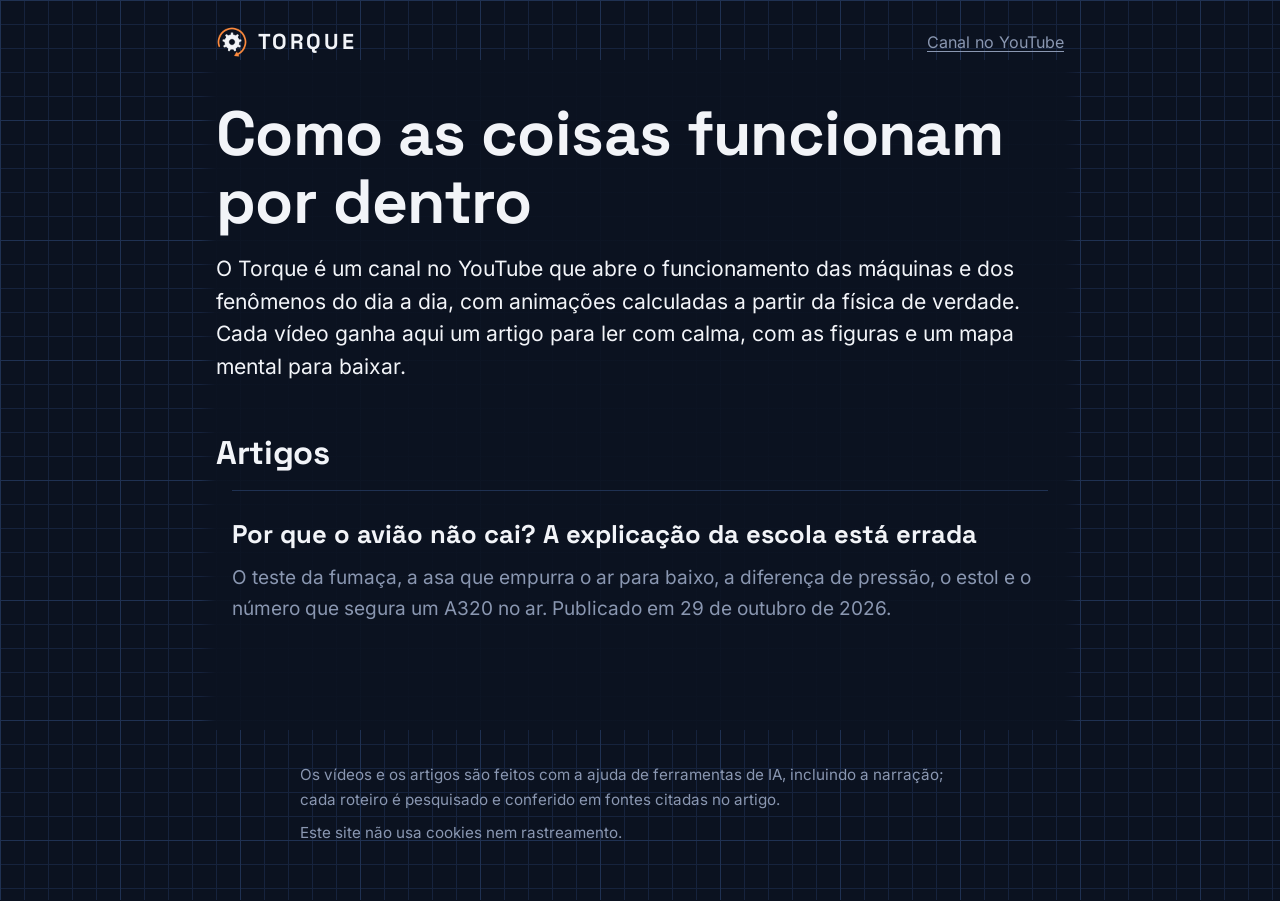
==== index.html @ 82db25c6 "feat: miniblog do Torque com o artigo do ep001 e o mapa mental Co-Authored-By: Claude Opus 5.5 <nore" ====
<!doctype html>
<html lang="pt-BR">
<head>
  <meta charset="utf-8">
  <meta name="viewport" content="width=device-width, initial-scale=1">
  <title>Torque: como as coisas funcionam por dentro</title>
  <meta name="description" content="Os artigos dos vídeos do canal Torque, com as figuras e um mapa mental de cada episódio.">
  <link rel="canonical" href="https://mafsantana.github.io/torque/">
  <link rel="icon" href="icone.png" type="image/png">
  <link rel="apple-touch-icon" href="icone-180.png">
  <meta property="og:type" content="website">
  <meta property="og:locale" content="pt_BR">
  <meta property="og:site_name" content="Torque">
  <meta property="og:title" content="Torque: como as coisas funcionam por dentro">
  <meta property="og:description" content="Os artigos dos vídeos do canal Torque, com as figuras e um mapa mental de cada episódio.">
  <meta property="og:url" content="https://mafsantana.github.io/torque/">
  <meta property="og:image" content="https://mafsantana.github.io/torque/como-o-aviao-voa/img/capa.png">
  <meta name="twitter:card" content="summary_large_image">
  <link rel="stylesheet" href="estilo.css">
</head>
<body>
<header class="topo">
  <a class="marca" href="./" aria-current="page"><img src="marca.png" alt="" width="32" height="32">TORQUE</a>
  <nav><a href="https://www.youtube.com/@Torque.Explica">Canal no YouTube</a></nav>
</header>

<main>
  <h1>Como as coisas funcionam por dentro</h1>
  <p class="abre">O Torque é um canal no YouTube que abre o funcionamento das máquinas e dos fenômenos do dia a dia, com animações calculadas a partir da física de verdade. Cada vídeo ganha aqui um artigo para ler com calma, com as figuras e um mapa mental para baixar.</p>

  <h2>Artigos</h2>
  <ul class="lista-posts">
    <li>
      <a class="titulo" href="como-o-aviao-voa/">Por que o avião não cai? A explicação da escola está errada</a>
      <p>O teste da fumaça, a asa que empurra o ar para baixo, a diferença de pressão, o estol e o número que segura um A320 no ar. Publicado em 29 de outubro de 2026.</p>
    </li>
  </ul>
</main>

<footer>
  <p>Os vídeos e os artigos são feitos com a ajuda de ferramentas de IA, incluindo a narração; cada roteiro é pesquisado e conferido em fontes citadas no artigo.</p>
  <p>Este site não usa cookies nem rastreamento.</p>
</footer>
</body>
</html>
---- estilo.css ----
/* Torque · miniblog. Cores e fontes do kit do canal (canais/torque/youtube.md). */
@font-face { font-family: "Inter"; src: url("fontes/inter-latin-400-normal.woff2") format("woff2"); font-weight: 400; font-style: normal; font-display: swap; }
@font-face { font-family: "Inter"; src: url("fontes/inter-latin-400-italic.woff2") format("woff2"); font-weight: 400; font-style: italic; font-display: swap; }
@font-face { font-family: "Inter"; src: url("fontes/inter-latin-700-normal.woff2") format("woff2"); font-weight: 700; font-style: normal; font-display: swap; }
@font-face { font-family: "Space Grotesk"; src: url("fontes/space-grotesk-latin-700-normal.woff2") format("woff2"); font-weight: 700; font-style: normal; font-display: swap; }

:root {
  --planta: #0b1220;
  --linha: #16233d;
  --linha-forte: #1f3152;
  --peca: #f2f4f8;
  --laranja: #ff8a3d;
  --suave: #8a97b1;
  --succao: #3d7bff;
  --painel: #0f182b;
  --coluna: 68ch;
}

* { box-sizing: border-box; }

html {
  background-color: var(--planta);
  /* Papel de planta técnica: grade fina a cada 24 px e forte a cada 120 px. */
  background-image:
    linear-gradient(var(--linha-forte) 1px, transparent 1px),
    linear-gradient(90deg, var(--linha-forte) 1px, transparent 1px),
    linear-gradient(var(--linha) 1px, transparent 1px),
    linear-gradient(90deg, var(--linha) 1px, transparent 1px);
  background-size: 120px 120px, 120px 120px, 24px 24px, 24px 24px;
  background-attachment: fixed;
}

body {
  margin: 0;
  color: var(--peca);
  font-family: "Inter", system-ui, sans-serif;
  font-size: 1.1875rem;
  line-height: 1.65;
  -webkit-font-smoothing: antialiased;
}

a { color: var(--laranja); text-underline-offset: 0.2em; text-decoration-thickness: 1px; }
a:hover { text-decoration-thickness: 2px; }
:focus-visible { outline: 3px solid var(--laranja); outline-offset: 3px; border-radius: 2px; }

.topo {
  max-width: calc(var(--coluna) + 4rem);
  margin: 0 auto;
  padding: 1.5rem 1rem 0;
  display: flex;
  align-items: center;
  justify-content: space-between;
  gap: 1rem;
}
.marca {
  display: inline-flex;
  align-items: center;
  gap: 0.6rem;
  font-family: "Space Grotesk", sans-serif;
  font-weight: 700;
  font-size: 1.35rem;
  letter-spacing: 0.12em;
  color: var(--peca);
  text-decoration: none;
}
.marca img { width: 2rem; height: 2rem; }
.topo nav a { color: var(--suave); font-size: 1rem; }

main {
  max-width: calc(var(--coluna) + 4rem);
  margin: 0 auto;
  padding: 2.5rem 1rem 4rem;
  background: linear-gradient(90deg, transparent, rgba(11, 18, 32, 0.92) 1rem, rgba(11, 18, 32, 0.92) calc(100% - 1rem), transparent);
}
main > * { max-width: var(--coluna); margin-left: auto; margin-right: auto; }

h1, h2, h3 { font-family: "Space Grotesk", sans-serif; font-weight: 700; line-height: 1.1; letter-spacing: -0.01em; }
h1 { font-size: clamp(2.3rem, 6vw, 3.9rem); margin: 0 auto 1rem; }
h2 { font-size: clamp(1.55rem, 3.4vw, 2.05rem); margin: 3.2rem auto 0.9rem; }
h3 { font-size: 1.3rem; margin: 2rem auto 0.6rem; }
p { margin: 0 auto 1.15rem; }

.linha-fina { color: var(--suave); font-size: 1.05rem; margin-bottom: 2rem; }
.abre { font-size: 1.32rem; line-height: 1.55; }

/* Vídeo: só carrega o YouTube depois do clique. */
.video {
  position: relative;
  max-width: 100%;
  margin: 2rem auto 2.6rem;
  aspect-ratio: 16 / 9;
  border: 2px solid var(--linha-forte);
  background: var(--painel);
}
.video img, .video iframe { position: absolute; inset: 0; width: 100%; height: 100%; border: 0; display: block; object-fit: cover; }
.video button {
  position: absolute;
  inset: 0;
  width: 100%;
  border: 0;
  padding: 0;
  background: transparent;
  cursor: pointer;
}
.video .tocar {
  position: absolute;
  left: 50%;
  top: 50%;
  width: 5.5rem;
  height: 5.5rem;
  transform: translate(-50%, -50%);
  border-radius: 50%;
  background: var(--laranja);
  box-shadow: 0 0 0 10px rgba(255, 138, 61, 0.22);
  transition: transform 0.15s ease;
}
.video .tocar::after {
  content: "";
  position: absolute;
  left: 38%;
  top: 28%;
  border-style: solid;
  border-width: 1.35rem 0 1.35rem 2.1rem;
  border-color: transparent transparent transparent var(--planta);
}
.video button:hover .tocar, .video button:focus-visible .tocar { transform: translate(-50%, -50%) scale(1.07); }
.video + .aviso { margin-top: -2rem; margin-bottom: 2.6rem; font-size: 0.9rem; color: var(--suave); }

/* Figuras como prancha de desenho técnico: cota no alto e legenda numerada. */
figure { margin: 2.2rem auto 2.4rem; }
figure.larga { max-width: calc(var(--coluna) + 4rem); }
figure img { display: block; width: 100%; height: auto; border: 2px solid var(--linha-forte); }
.cota {
  display: flex;
  align-items: center;
  gap: 0.6rem;
  margin-bottom: 0.45rem;
  color: var(--suave);
  font-size: 0.82rem;
}
.cota::before, .cota::after { content: ""; flex: 1; height: 1px; background: var(--suave); opacity: 0.6; }
.cota span { white-space: nowrap; }
figcaption { margin-top: 0.6rem; font-size: 0.98rem; line-height: 1.5; color: var(--suave); }
figcaption b { color: var(--peca); font-family: "Space Grotesk", sans-serif; margin-right: 0.35rem; }

.mito { border-left: 4px solid var(--laranja); padding: 0.2rem 0 0.2rem 1.1rem; }

/* Memória de cálculo do número. */
.calculo {
  margin: 2rem auto;
  padding: 1.3rem 1.4rem 1.1rem;
  border: 2px dashed var(--linha-forte);
  background: var(--painel);
}
.calculo h3 { margin-top: 0; }
.calculo dl { display: grid; grid-template-columns: max-content 1fr; gap: 0.35rem 1.2rem; margin: 0 0 0.8rem; }
.calculo dt { color: var(--suave); }
.calculo dd { margin: 0; font-variant-numeric: tabular-nums; }
.calculo .resultado { font-family: "Space Grotesk", sans-serif; font-size: 1.6rem; color: var(--laranja); }

.bonus {
  margin: 3.5rem auto 2rem;
  padding: 1.6rem 1.4rem 1.4rem;
  border: 2px solid var(--laranja);
  background: var(--painel);
}
.bonus h2 { margin-top: 0; }
.bonus figure { margin: 1.2rem 0; }
.baixar {
  display: inline-block;
  padding: 0.7rem 1.2rem;
  background: var(--laranja);
  color: var(--planta);
  font-weight: 700;
  text-decoration: none;
  border-radius: 6px;
}
.baixar:hover { background: #ffa265; }

.fontes { font-size: 1rem; color: var(--suave); }
.fontes li { margin-bottom: 0.45rem; }

.lista-posts { list-style: none; padding: 0; }
.lista-posts li { border-top: 1px solid var(--linha-forte); padding: 1.4rem 0; }
.lista-posts a.titulo { font-family: "Space Grotesk", sans-serif; font-size: 1.6rem; color: var(--peca); text-decoration: none; }
.lista-posts a.titulo:hover { color: var(--laranja); }
.lista-posts p { color: var(--suave); margin: 0.4rem 0 0; }

footer {
  max-width: calc(var(--coluna) + 4rem);
  margin: 0 auto;
  padding: 2rem 1rem 3rem;
  color: var(--suave);
  font-size: 0.95rem;
}
footer p { max-width: var(--coluna); margin: 0 auto 0.5rem; }

@media (max-width: 600px) {
  body { font-size: 1.0625rem; }
  .abre { font-size: 1.18rem; }
  .calculo dl { grid-template-columns: 1fr; }
}

@media (prefers-reduced-motion: reduce) {
  * { transition: none !important; }
}
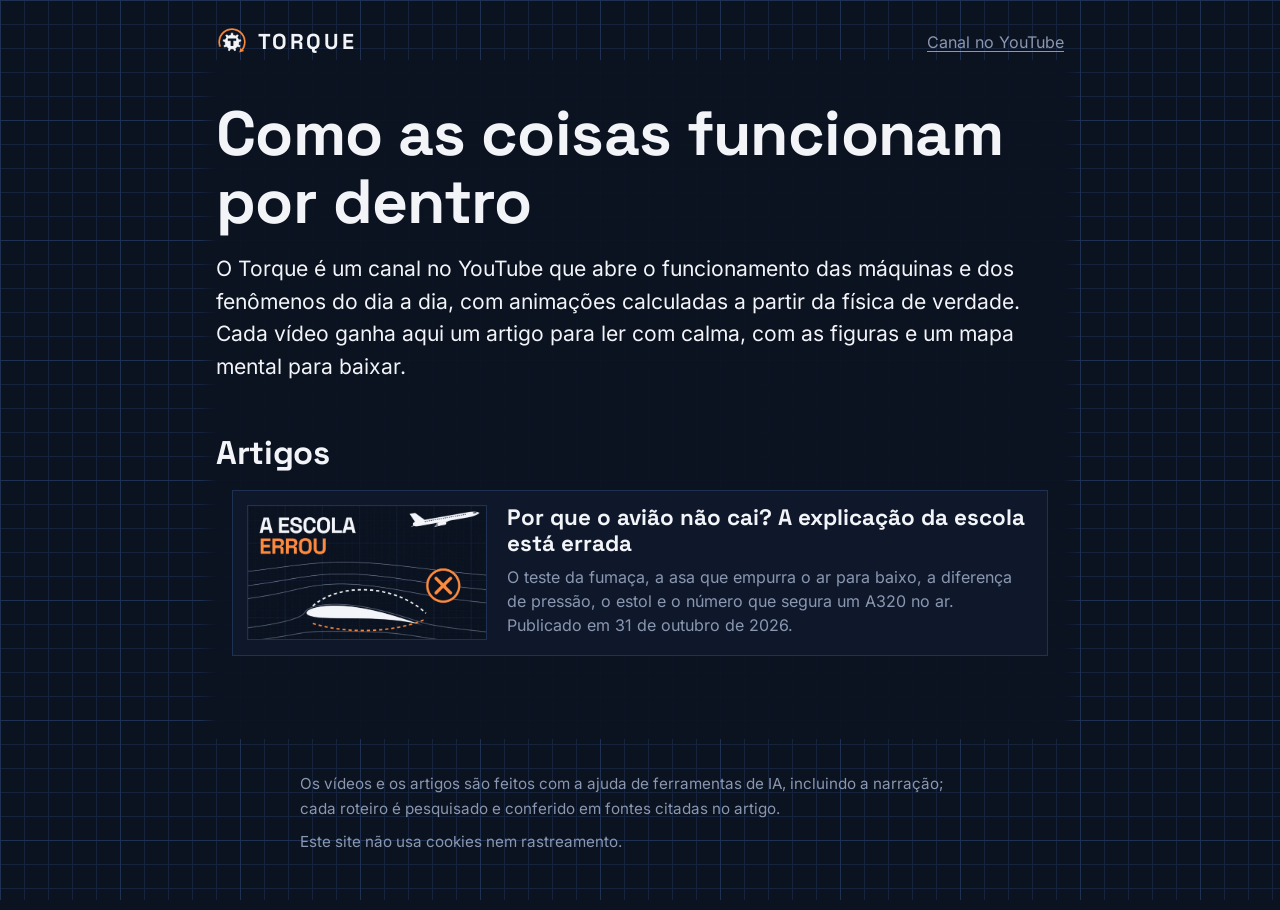
==== commit 3ce96bcd: "feat: marca nova, cartões na página inicial e fim de artigo - Símbolo novo nos ícones, favicon.svg e" ====
--- a/index.html
+++ b/index.html
@@ -6,6 +6,7 @@
   <title>Torque: como as coisas funcionam por dentro</title>
   <meta name="description" content="Os artigos dos vídeos do canal Torque, com as figuras e um mapa mental de cada episódio.">
   <link rel="canonical" href="https://mafsantana.github.io/torque/">
+  <link rel="icon" href="favicon.svg" type="image/svg+xml">
   <link rel="icon" href="icone.png" type="image/png">
   <link rel="apple-touch-icon" href="icone-180.png">
   <meta property="og:type" content="website">
@@ -14,7 +15,10 @@
   <meta property="og:title" content="Torque: como as coisas funcionam por dentro">
   <meta property="og:description" content="Os artigos dos vídeos do canal Torque, com as figuras e um mapa mental de cada episódio.">
   <meta property="og:url" content="https://mafsantana.github.io/torque/">
-  <meta property="og:image" content="https://mafsantana.github.io/torque/como-o-aviao-voa/img/capa.png">
+  <meta property="og:image" content="https://mafsantana.github.io/torque/og.png">
+  <meta property="og:image:width" content="1200">
+  <meta property="og:image:height" content="630">
+  <meta property="og:image:alt" content="O símbolo e o nome do Torque entre uma turbina e uma caixa de câmbio em corte, sobre papel de planta técnica.">
   <meta name="twitter:card" content="summary_large_image">
   <link rel="stylesheet" href="estilo.css">
 </head>
@@ -31,8 +35,11 @@
   <h2>Artigos</h2>
   <ul class="lista-posts">
     <li>
-      <a class="titulo" href="como-o-aviao-voa/">Por que o avião não cai? A explicação da escola está errada</a>
-      <p>O teste da fumaça, a asa que empurra o ar para baixo, a diferença de pressão, o estol e o número que segura um A320 no ar. Publicado em 29 de outubro de 2026.</p>
+      <a class="capa" href="como-o-aviao-voa/" tabindex="-1" aria-hidden="true"><img src="como-o-aviao-voa/img/capa.webp" alt="" width="1280" height="720" loading="lazy"></a>
+      <div>
+        <a class="titulo" href="como-o-aviao-voa/">Por que o avião não cai? A explicação da escola está errada</a>
+        <p>O teste da fumaça, a asa que empurra o ar para baixo, a diferença de pressão, o estol e o número que segura um A320 no ar. Publicado em 31 de outubro de 2026.</p>
+      </div>
     </li>
   </ul>
 </main>
--- a/estilo.css
+++ b/estilo.css
@@ -12,6 +12,7 @@
   --laranja: #ff8a3d;
   --suave: #8a97b1;
   --succao: #3d7bff;
+  --succao-claro: #8fb0ff;
   --painel: #0f182b;
   --coluna: 68ch;
 }
@@ -102,28 +103,38 @@
   background: transparent;
   cursor: pointer;
 }
+/* O botão fica no canto de baixo, sobre uma sombra, para não tapar o desenho nem o texto da capa. */
+.video button { background: linear-gradient(to top, rgba(11, 18, 32, 0.78), rgba(11, 18, 32, 0) 38%); }
 .video .tocar {
   position: absolute;
-  left: 50%;
-  top: 50%;
-  width: 5.5rem;
-  height: 5.5rem;
-  transform: translate(-50%, -50%);
-  border-radius: 50%;
+  right: 1rem;
+  bottom: 1rem;
+  display: flex;
+  align-items: center;
+  height: 2.9rem;
+  padding: 0 1.2rem 0 2.75rem;
+  border-radius: 999px;
   background: var(--laranja);
-  box-shadow: 0 0 0 10px rgba(255, 138, 61, 0.22);
+  color: var(--planta);
+  font-family: "Space Grotesk", sans-serif;
+  font-weight: 700;
+  font-size: 1.05rem;
+  box-shadow: 0 0 0 6px rgba(255, 138, 61, 0.2);
+  transform-origin: right center;
   transition: transform 0.15s ease;
 }
+.video .tocar::before { content: "Assistir"; }
 .video .tocar::after {
   content: "";
   position: absolute;
-  left: 38%;
-  top: 28%;
+  left: 1.15rem;
+  top: 50%;
+  transform: translateY(-50%);
   border-style: solid;
-  border-width: 1.35rem 0 1.35rem 2.1rem;
+  border-width: 0.55rem 0 0.55rem 0.85rem;
   border-color: transparent transparent transparent var(--planta);
 }
-.video button:hover .tocar, .video button:focus-visible .tocar { transform: translate(-50%, -50%) scale(1.07); }
+.video button:hover .tocar, .video button:focus-visible .tocar { transform: scale(1.05); }
 .video + .aviso { margin-top: -2rem; margin-bottom: 2.6rem; font-size: 0.9rem; color: var(--suave); }
 
 /* Figuras como prancha de desenho técnico: cota no alto e legenda numerada. */
@@ -143,7 +154,39 @@
 figcaption { margin-top: 0.6rem; font-size: 0.98rem; line-height: 1.5; color: var(--suave); }
 figcaption b { color: var(--peca); font-family: "Space Grotesk", sans-serif; margin-right: 0.35rem; }
 
-.mito { border-left: 4px solid var(--laranja); padding: 0.2rem 0 0.2rem 1.1rem; }
+/* Resposta curta no topo: o que a busca e quem tem pressa leem primeiro. */
+.resposta {
+  margin-bottom: 1.8rem;
+  padding: 1rem 1.25rem 1.1rem;
+  border: 1px solid rgba(61, 123, 255, 0.45);
+  border-left: 4px solid var(--succao);
+  background: rgba(61, 123, 255, 0.09);
+}
+.resposta > strong:first-child {
+  display: block;
+  margin-bottom: 0.3rem;
+  font-family: "Space Grotesk", sans-serif;
+  font-size: 0.95rem;
+  color: var(--succao-claro);
+}
+
+/* O mito leva a marca de errado das cenas: um ✕ laranja num círculo. */
+.mito { position: relative; padding-left: 3.1rem; }
+.mito::before {
+  content: "✕";
+  position: absolute;
+  left: 0;
+  top: 0.1rem;
+  width: 2.1rem;
+  height: 2.1rem;
+  border: 2px solid var(--laranja);
+  border-radius: 50%;
+  color: var(--laranja);
+  font-weight: 700;
+  font-size: 1.05rem;
+  line-height: 1.95rem;
+  text-align: center;
+}
 
 /* Memória de cálculo do número. */
 .calculo {
@@ -180,11 +223,48 @@
 .fontes { font-size: 1rem; color: var(--suave); }
 .fontes li { margin-bottom: 0.45rem; }
 
-.lista-posts { list-style: none; padding: 0; }
-.lista-posts li { border-top: 1px solid var(--linha-forte); padding: 1.4rem 0; }
-.lista-posts a.titulo { font-family: "Space Grotesk", sans-serif; font-size: 1.6rem; color: var(--peca); text-decoration: none; }
+/* Página inicial: um cartão por artigo, com a capa do vídeo. */
+.lista-posts { list-style: none; padding: 0; display: grid; gap: 1.2rem; }
+.lista-posts li {
+  display: grid;
+  grid-template-columns: minmax(0, 15rem) 1fr;
+  gap: 1.2rem;
+  align-items: start;
+  padding: 0.9rem;
+  border: 1px solid var(--linha-forte);
+  background: var(--painel);
+}
+.lista-posts .capa img { display: block; width: 100%; height: auto; aspect-ratio: 16 / 9; object-fit: cover; border: 1px solid var(--linha-forte); }
+.lista-posts a.titulo { display: block; font-family: "Space Grotesk", sans-serif; font-size: 1.4rem; line-height: 1.15; color: var(--peca); text-decoration: none; }
 .lista-posts a.titulo:hover { color: var(--laranja); }
-.lista-posts p { color: var(--suave); margin: 0.4rem 0 0; }
+.lista-posts p { color: var(--suave); font-size: 1rem; line-height: 1.5; margin: 0.5rem 0 0; }
+
+/* Fim do artigo: o convite para o canal e os outros artigos. */
+.convite {
+  display: flex;
+  gap: 1.1rem;
+  align-items: center;
+  margin: 3rem auto 2rem;
+  padding: 1.2rem 1.3rem;
+  border: 2px solid var(--linha-forte);
+  background: var(--painel);
+}
+.convite img { flex: none; width: 3.5rem; height: 3.5rem; }
+.convite p { margin: 0 0 0.7rem; }
+.inscrever {
+  display: inline-block;
+  padding: 0.55rem 1.1rem;
+  border: 2px solid var(--laranja);
+  border-radius: 6px;
+  color: var(--laranja);
+  font-weight: 700;
+  text-decoration: none;
+}
+.inscrever:hover { background: var(--laranja); color: var(--planta); }
+.outros ul { list-style: none; padding: 0; margin: 0; }
+.outros li { border-top: 1px solid var(--linha-forte); padding: 0.75rem 0; }
+.outros a { font-family: "Space Grotesk", sans-serif; font-size: 1.15rem; color: var(--peca); text-decoration: none; }
+.outros a:hover { color: var(--laranja); }
 
 footer {
   max-width: calc(var(--coluna) + 4rem);
@@ -199,6 +279,10 @@
   body { font-size: 1.0625rem; }
   .abre { font-size: 1.18rem; }
   .calculo dl { grid-template-columns: 1fr; }
+  .lista-posts li { grid-template-columns: 1fr; }
+  .convite { align-items: flex-start; }
+  .video .tocar { right: 0.6rem; bottom: 0.6rem; height: 2.3rem; padding: 0 0.9rem 0 2.2rem; font-size: 0.92rem; box-shadow: 0 0 0 4px rgba(255, 138, 61, 0.2); }
+  .video .tocar::after { left: 0.9rem; border-width: 0.45rem 0 0.45rem 0.7rem; }
 }
 
 @media (prefers-reduced-motion: reduce) {
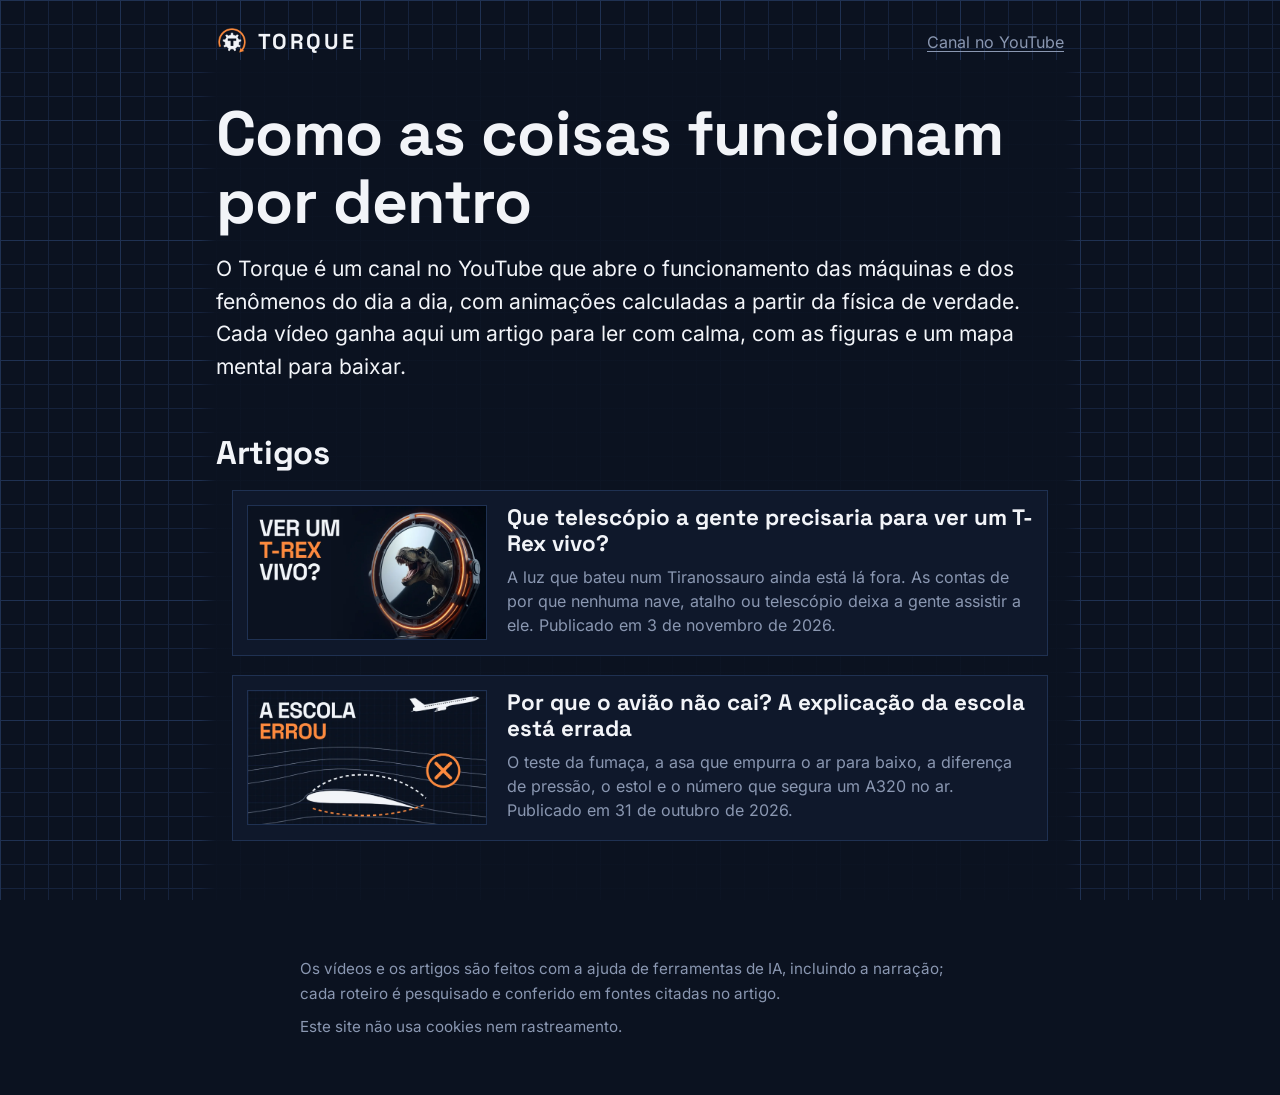
==== commit 669874be: "feat: artigo do T-Rex público (sem noindex, na página inicial e no sitemap) Co-Authored-By: Claude O" ====
--- a/index.html
+++ b/index.html
@@ -35,6 +35,13 @@
   <h2>Artigos</h2>
   <ul class="lista-posts">
     <li>
+      <a class="capa" href="telescopio-para-ver-um-t-rex/" tabindex="-1" aria-hidden="true"><img src="telescopio-para-ver-um-t-rex/img/capa.webp" alt="" width="1280" height="720" loading="lazy"></a>
+      <div>
+        <a class="titulo" href="telescopio-para-ver-um-t-rex/">Que telescópio a gente precisaria para ver um T-Rex vivo?</a>
+        <p>A luz que bateu num Tiranossauro ainda está lá fora. As contas de por que nenhuma nave, atalho ou telescópio deixa a gente assistir a ele. Publicado em 3 de novembro de 2026.</p>
+      </div>
+    </li>
+    <li>
       <a class="capa" href="como-o-aviao-voa/" tabindex="-1" aria-hidden="true"><img src="como-o-aviao-voa/img/capa.webp" alt="" width="1280" height="720" loading="lazy"></a>
       <div>
         <a class="titulo" href="como-o-aviao-voa/">Por que o avião não cai? A explicação da escola está errada</a>
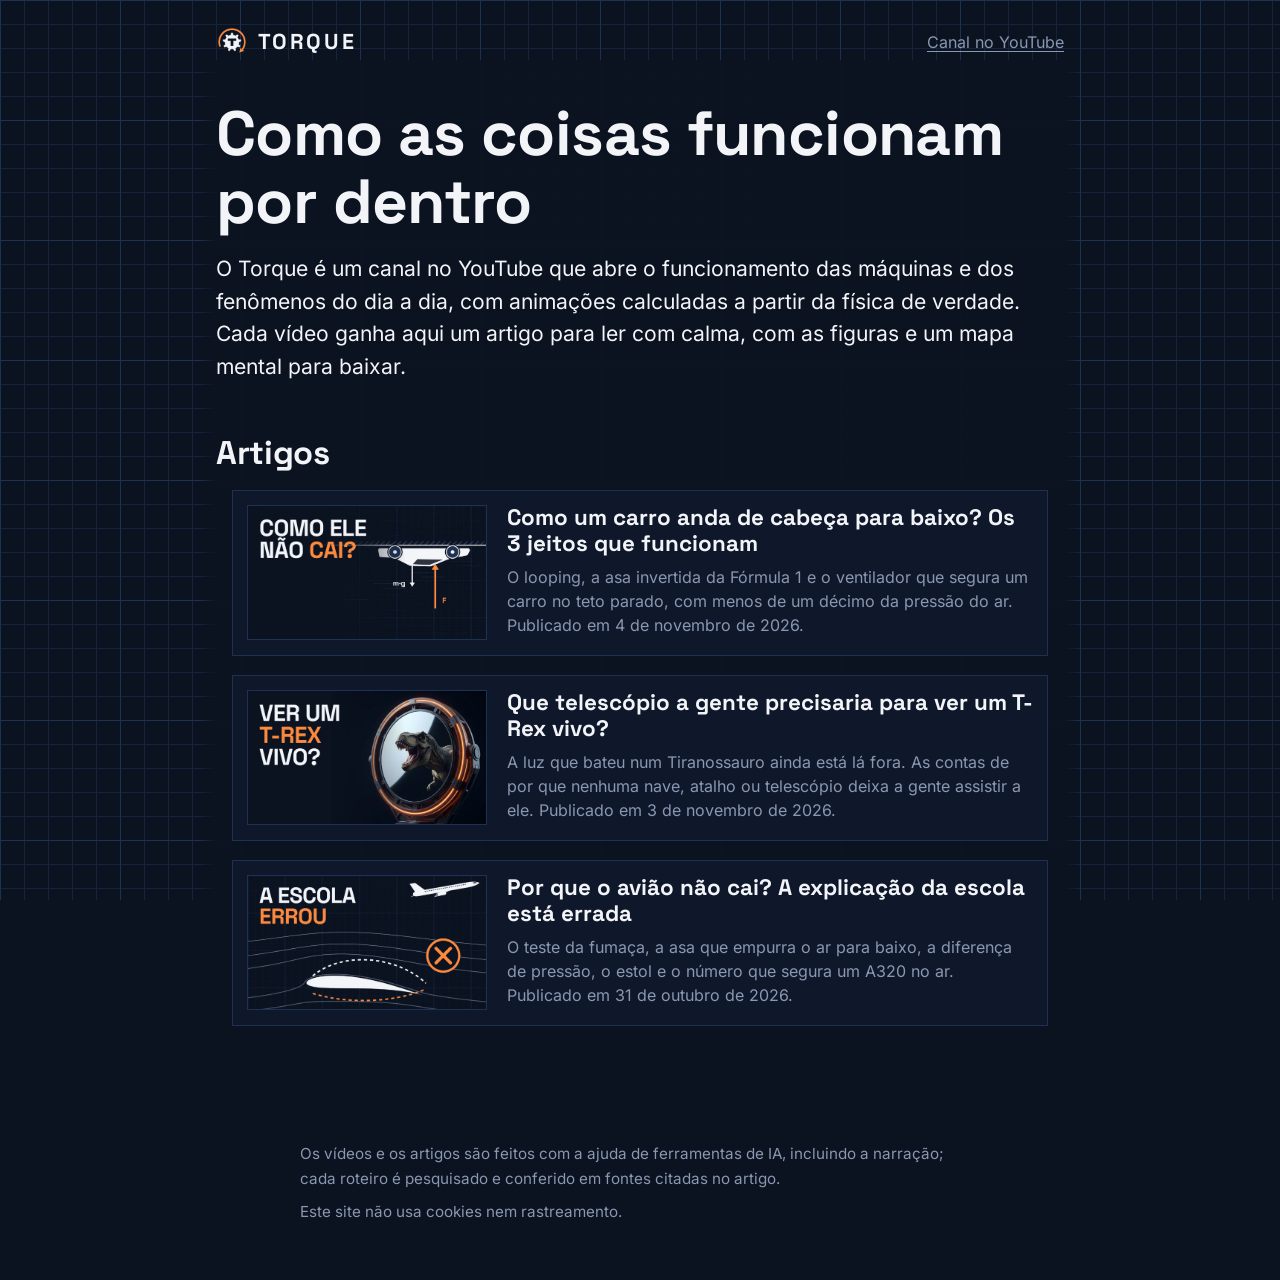
==== commit 5833aa52: "feat: artigo do carro invertido público (sem noindex, na página inicial e no sitemap) Figuras tirada" ====
--- a/index.html
+++ b/index.html
@@ -35,6 +35,13 @@
   <h2>Artigos</h2>
   <ul class="lista-posts">
     <li>
+      <a class="capa" href="como-um-carro-anda-de-cabeca-para-baixo/" tabindex="-1" aria-hidden="true"><img src="como-um-carro-anda-de-cabeca-para-baixo/img/capa.webp" alt="" width="1280" height="720" loading="lazy"></a>
+      <div>
+        <a class="titulo" href="como-um-carro-anda-de-cabeca-para-baixo/">Como um carro anda de cabeça para baixo? Os 3 jeitos que funcionam</a>
+        <p>O looping, a asa invertida da Fórmula 1 e o ventilador que segura um carro no teto parado, com menos de um décimo da pressão do ar. Publicado em 4 de novembro de 2026.</p>
+      </div>
+    </li>
+    <li>
       <a class="capa" href="telescopio-para-ver-um-t-rex/" tabindex="-1" aria-hidden="true"><img src="telescopio-para-ver-um-t-rex/img/capa.webp" alt="" width="1280" height="720" loading="lazy"></a>
       <div>
         <a class="titulo" href="telescopio-para-ver-um-t-rex/">Que telescópio a gente precisaria para ver um T-Rex vivo?</a>
